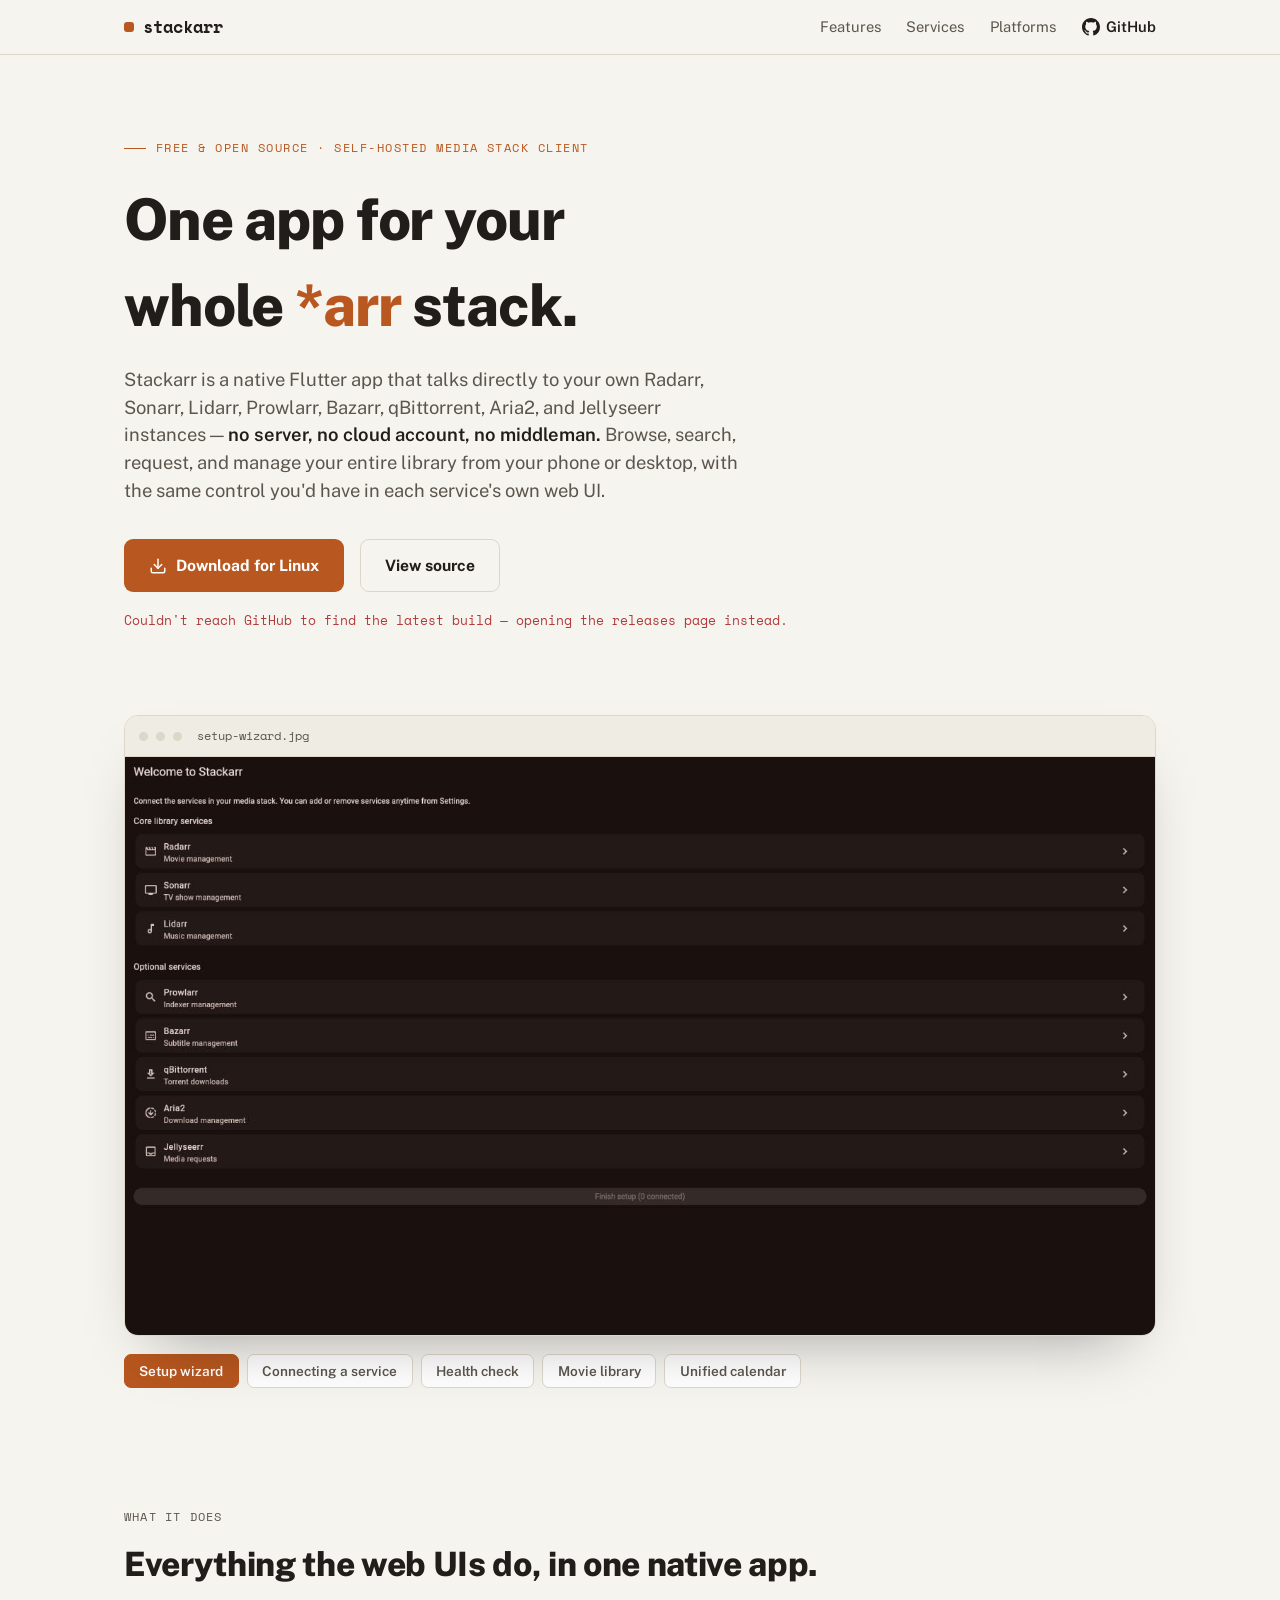
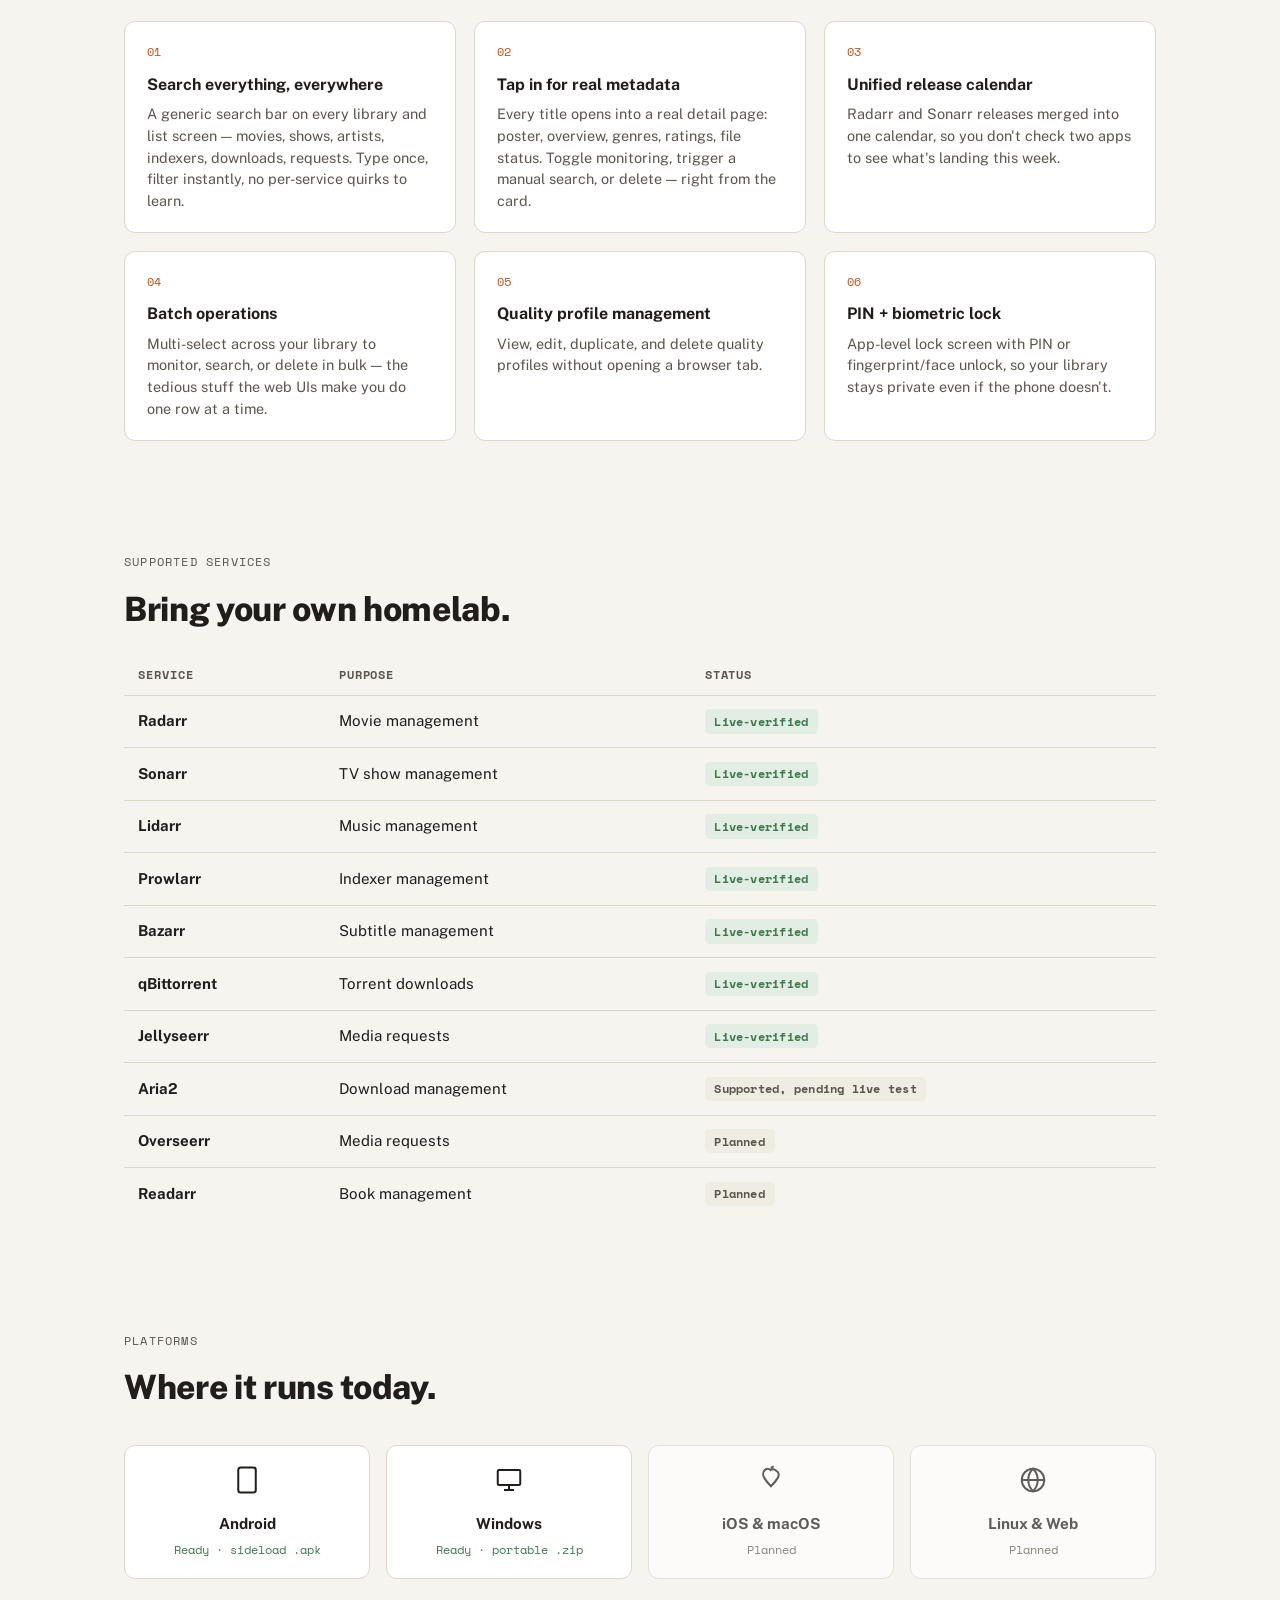
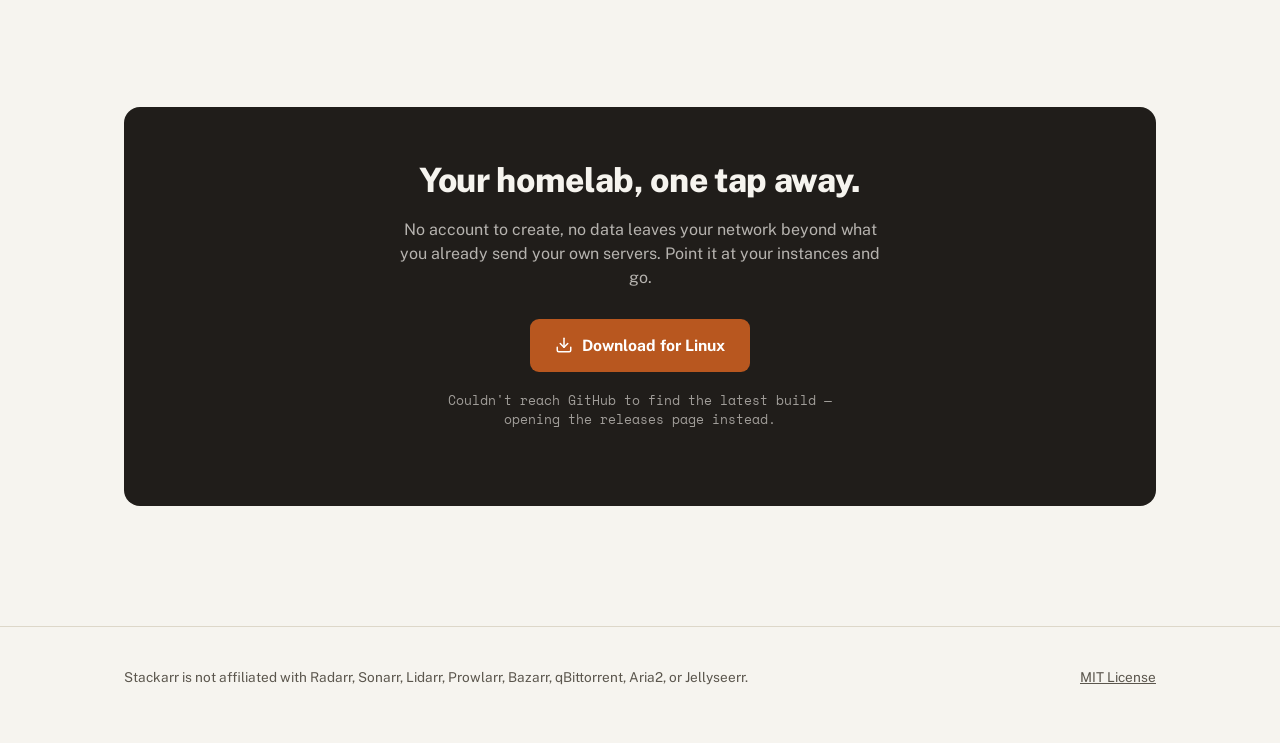
==== site/index.html @ a0445a92 "feat: add landing page site for GitHub Pages Static site under site/ with a hero, real app screensho" ====
<!doctype html>
<html lang="en">
<head>
  <meta charset="utf-8" />
  <meta name="viewport" content="width=device-width, initial-scale=1" />
  <title>Stackarr — one app for your whole media stack</title>
  <meta name="description" content="Stackarr is a native Flutter client that unifies Radarr, Sonarr, Lidarr, Prowlarr, Bazarr, qBittorrent, Aria2, and Jellyseerr into one app." />
  <link rel="icon" href="data:image/svg+xml,<svg xmlns=%22http://www.w3.org/2000/svg%22 viewBox=%220 0 100 100%22><rect width=%22100%22 height=%22100%22 rx=%2222%22 fill=%22%23b8571f%22/></svg>" />
  <link rel="preconnect" href="https://fonts.googleapis.com">
  <link rel="stylesheet" href="https://fonts.googleapis.com/css2?family=Space+Mono:wght@400;700&family=Public+Sans:wght@400;500;600;700;800&display=swap">
  <link rel="stylesheet" href="styles.css">
</head>
<body>

  <nav class="topbar">
    <div class="wrap">
      <a class="brand" href="#top">
        <span class="dot"></span>
        stackarr
      </a>
      <div class="nav-links">
        <a href="#features">Features</a>
        <a href="#services">Services</a>
        <a href="#platforms">Platforms</a>
        <a class="gh" href="https://github.com/abduznik/stackarr" target="_blank" rel="noopener">
          <svg width="18" height="18" viewBox="0 0 16 16" fill="currentColor" aria-hidden="true">
            <path d="M8 0C3.58 0 0 3.58 0 8c0 3.54 2.29 6.53 5.47 7.59.4.07.55-.17.55-.38 0-.19-.01-.82-.01-1.49-2.01.37-2.53-.49-2.69-.94-.09-.23-.48-.94-.82-1.13-.28-.15-.68-.52-.01-.53.63-.01 1.08.58 1.23.82.72 1.21 1.87.87 2.33.66.07-.52.28-.87.51-1.07-1.78-.2-3.64-.89-3.64-3.95 0-.87.31-1.59.82-2.15-.08-.2-.36-1.02.08-2.12 0 0 .67-.21 2.2.82.64-.18 1.32-.27 2-.27.68 0 1.36.09 2 .27 1.53-1.04 2.2-.82 2.2-.82.44 1.1.16 1.92.08 2.12.51.56.82 1.27.82 2.15 0 3.07-1.87 3.75-3.65 3.95.29.25.54.73.54 1.48 0 1.07-.01 1.93-.01 2.2 0 .21.15.46.55.38A8.01 8.01 0 0 0 16 8c0-4.42-3.58-8-8-8Z"/>
          </svg>
          <span class="label">GitHub</span>
        </a>
      </div>
    </div>
  </nav>

  <header class="hero" id="top">
    <div class="wrap">
      <p class="eyebrow">Free &amp; open source &middot; self-hosted media stack client</p>
      <h1>One app for your whole <em>*arr</em> stack.</h1>
      <p class="lede">
        Stackarr is a native Flutter app that talks directly to your own Radarr, Sonarr,
        Lidarr, Prowlarr, Bazarr, qBittorrent, Aria2, and Jellyseerr instances —
        <strong>no server, no cloud account, no middleman.</strong> Browse, search,
        request, and manage your entire library from your phone or desktop, with the same
        control you'd have in each service's own web UI.
      </p>
      <div class="cta-row">
        <a class="btn primary" data-download-button href="https://github.com/abduznik/stackarr/releases/latest" aria-disabled="true">
          <svg class="platform-icon" viewBox="0 0 24 24" fill="none" stroke="currentColor" stroke-width="2" stroke-linecap="round" stroke-linejoin="round" aria-hidden="true"><path d="M21 15v4a2 2 0 0 1-2 2H5a2 2 0 0 1-2-2v-4"/><polyline points="7 10 12 15 17 10"/><line x1="12" y1="15" x2="12" y2="3"/></svg>
          <span data-btn-label>Download latest release</span>
        </a>
        <a class="btn ghost" href="https://github.com/abduznik/stackarr" target="_blank" rel="noopener">View source</a>
      </div>
      <p class="download-meta" data-download-meta>Checking github.com for the latest build&hellip;</p>
    </div>
  </header>

  <div class="wrap">
    <section class="showcase">
      <div class="showcase-frame">
        <div class="showcase-chrome">
          <span class="pip"></span><span class="pip"></span><span class="pip"></span>
          <span class="showcase-caption" data-showcase-caption>setup-wizard.jpg</span>
        </div>
        <div class="showcase-img-wrap">
          <img data-showcase-img="wizard" class="active" src="assets/screenshots/setup-wizard.jpg" alt="Stackarr setup wizard, entering a Radarr connection" />
          <img data-showcase-img="connect" src="assets/screenshots/connect-radarr.jpg" alt="Stackarr connecting to a Radarr instance" />
          <img data-showcase-img="success" src="assets/screenshots/connection-success.jpg" alt="Stackarr confirming a successful service connection" />
          <img data-showcase-img="movies" src="assets/screenshots/movie-library.jpg" alt="Stackarr movie library grid view" />
          <img data-showcase-img="calendar" src="assets/screenshots/calendar.jpg" alt="Stackarr unified release calendar" />
        </div>
      </div>
      <div class="showcase-tabs">
        <button data-showcase-tab="wizard" class="active" data-caption="setup-wizard.jpg">Setup wizard</button>
        <button data-showcase-tab="connect" data-caption="connect-radarr.jpg">Connecting a service</button>
        <button data-showcase-tab="success" data-caption="connection-success.jpg">Health check</button>
        <button data-showcase-tab="movies" data-caption="movie-library.jpg">Movie library</button>
        <button data-showcase-tab="calendar" data-caption="calendar.jpg">Unified calendar</button>
      </div>
    </section>

    <section id="features">
      <p class="section-label">What it does</p>
      <h2>Everything the web UIs do, in one native app.</h2>
      <div class="feature-grid">
        <div class="feature">
          <div class="glyph">01</div>
          <h3>Search everything, everywhere</h3>
          <p>A generic search bar on every library and list screen — movies, shows, artists, indexers, downloads, requests. Type once, filter instantly, no per-service quirks to learn.</p>
        </div>
        <div class="feature">
          <div class="glyph">02</div>
          <h3>Tap in for real metadata</h3>
          <p>Every title opens into a real detail page: poster, overview, genres, ratings, file status. Toggle monitoring, trigger a manual search, or delete — right from the card.</p>
        </div>
        <div class="feature">
          <div class="glyph">03</div>
          <h3>Unified release calendar</h3>
          <p>Radarr and Sonarr releases merged into one calendar, so you don't check two apps to see what's landing this week.</p>
        </div>
        <div class="feature">
          <div class="glyph">04</div>
          <h3>Batch operations</h3>
          <p>Multi-select across your library to monitor, search, or delete in bulk — the tedious stuff the web UIs make you do one row at a time.</p>
        </div>
        <div class="feature">
          <div class="glyph">05</div>
          <h3>Quality profile management</h3>
          <p>View, edit, duplicate, and delete quality profiles without opening a browser tab.</p>
        </div>
        <div class="feature">
          <div class="glyph">06</div>
          <h3>PIN + biometric lock</h3>
          <p>App-level lock screen with PIN or fingerprint/face unlock, so your library stays private even if the phone doesn't.</p>
        </div>
      </div>
    </section>

    <section id="services">
      <p class="section-label">Supported services</p>
      <h2>Bring your own homelab.</h2>
      <div class="table-scroll">
        <table class="services-table">
          <thead>
            <tr>
              <th>Service</th>
              <th>Purpose</th>
              <th>Status</th>
            </tr>
          </thead>
          <tbody>
            <tr>
              <td class="svc-name"><a href="https://radarr.video/" target="_blank" rel="noopener">Radarr</a></td>
              <td>Movie management</td>
              <td><span class="status-pill live">Live-verified</span></td>
            </tr>
            <tr>
              <td class="svc-name"><a href="https://sonarr.tv/" target="_blank" rel="noopener">Sonarr</a></td>
              <td>TV show management</td>
              <td><span class="status-pill live">Live-verified</span></td>
            </tr>
            <tr>
              <td class="svc-name"><a href="https://lidarr.audio/" target="_blank" rel="noopener">Lidarr</a></td>
              <td>Music management</td>
              <td><span class="status-pill live">Live-verified</span></td>
            </tr>
            <tr>
              <td class="svc-name"><a href="https://prowlarr.app/" target="_blank" rel="noopener">Prowlarr</a></td>
              <td>Indexer management</td>
              <td><span class="status-pill live">Live-verified</span></td>
            </tr>
            <tr>
              <td class="svc-name"><a href="https://www.bazarr.media/" target="_blank" rel="noopener">Bazarr</a></td>
              <td>Subtitle management</td>
              <td><span class="status-pill live">Live-verified</span></td>
            </tr>
            <tr>
              <td class="svc-name"><a href="https://www.qbittorrent.org/" target="_blank" rel="noopener">qBittorrent</a></td>
              <td>Torrent downloads</td>
              <td><span class="status-pill live">Live-verified</span></td>
            </tr>
            <tr>
              <td class="svc-name"><a href="https://jellyseerr.dev/" target="_blank" rel="noopener">Jellyseerr</a></td>
              <td>Media requests</td>
              <td><span class="status-pill live">Live-verified</span></td>
            </tr>
            <tr>
              <td class="svc-name"><a href="https://aria2.github.io/" target="_blank" rel="noopener">Aria2</a></td>
              <td>Download management</td>
              <td><span class="status-pill planned">Supported, pending live test</span></td>
            </tr>
            <tr>
              <td class="svc-name"><a href="https://overseerr.dev/" target="_blank" rel="noopener">Overseerr</a></td>
              <td>Media requests</td>
              <td><span class="status-pill planned">Planned</span></td>
            </tr>
            <tr>
              <td class="svc-name"><a href="https://readarr.com/" target="_blank" rel="noopener">Readarr</a></td>
              <td>Book management</td>
              <td><span class="status-pill planned">Planned</span></td>
            </tr>
          </tbody>
        </table>
      </div>
    </section>

    <section id="platforms">
      <p class="section-label">Platforms</p>
      <h2>Where it runs today.</h2>
      <div class="platform-grid">
        <div class="platform-card ready">
          <svg class="p-icon" viewBox="0 0 24 24" fill="none" stroke="currentColor" stroke-width="1.6"><rect x="5" y="2" width="14" height="20" rx="2"/><line x1="12" y1="18" x2="12.01" y2="18"/></svg>
          <div class="p-name">Android</div>
          <div class="p-status">Ready &middot; sideload .apk</div>
        </div>
        <div class="platform-card ready">
          <svg class="p-icon" viewBox="0 0 24 24" fill="none" stroke="currentColor" stroke-width="1.6"><rect x="3" y="4" width="18" height="12" rx="1"/><line x1="8" y1="20" x2="16" y2="20"/><line x1="12" y1="16" x2="12" y2="20"/></svg>
          <div class="p-name">Windows</div>
          <div class="p-status">Ready &middot; portable .zip</div>
        </div>
        <div class="platform-card soon">
          <svg class="p-icon" viewBox="0 0 24 24" fill="none" stroke="currentColor" stroke-width="1.6"><path d="M16 4.5c-1.2-1.3-3.1-1.6-4.4-.4-1.1-1.1-3-1.4-4.4-.2C5.6 5.3 5.2 8 6.6 10.3c1.2 2 4 5.3 5.4 6.7 1.4-1.4 4.2-4.7 5.4-6.7C18.8 8 18.2 5.5 16 4.5Z"/><path d="M12 3c.3-1 1.2-1.7 2.2-1.8"/></svg>
          <div class="p-name">iOS &amp; macOS</div>
          <div class="p-status">Planned</div>
        </div>
        <div class="platform-card soon">
          <svg class="p-icon" viewBox="0 0 24 24" fill="none" stroke="currentColor" stroke-width="1.6"><circle cx="12" cy="12" r="9"/><line x1="3" y1="12" x2="21" y2="12"/><path d="M12 3c2.5 2.5 3.8 5.7 3.8 9s-1.3 6.5-3.8 9c-2.5-2.5-3.8-5.7-3.8-9S9.5 5.5 12 3Z"/></svg>
          <div class="p-name">Linux &amp; Web</div>
          <div class="p-status">Planned</div>
        </div>
      </div>
    </section>

    <section>
      <div class="final-cta">
        <h2>Your homelab, one tap away.</h2>
        <p>No account to create, no data leaves your network beyond what you already send your own servers. Point it at your instances and go.</p>
        <div class="cta-row">
          <a class="btn primary" data-download-button href="https://github.com/abduznik/stackarr/releases/latest" aria-disabled="true">
            <svg class="platform-icon" viewBox="0 0 24 24" fill="none" stroke="currentColor" stroke-width="2" stroke-linecap="round" stroke-linejoin="round" aria-hidden="true"><path d="M21 15v4a2 2 0 0 1-2 2H5a2 2 0 0 1-2-2v-4"/><polyline points="7 10 12 15 17 10"/><line x1="12" y1="15" x2="12" y2="3"/></svg>
            <span data-btn-label>Download latest release</span>
          </a>
        </div>
        <p class="download-meta" data-download-meta>Checking github.com for the latest build&hellip;</p>
      </div>
    </section>
  </div>

  <footer class="site-footer">
    <div class="wrap" style="display:flex; justify-content:space-between; gap:1rem; flex-wrap:wrap; width:100%;">
      <span>Stackarr is not affiliated with Radarr, Sonarr, Lidarr, Prowlarr, Bazarr, qBittorrent, Aria2, or Jellyseerr.</span>
      <span><a href="https://github.com/abduznik/stackarr/blob/main/LICENSE" target="_blank" rel="noopener">MIT License</a></span>
    </div>
  </footer>

  <script src="showcase.js"></script>
  <script src="download.js"></script>
</body>
</html>
---- site/styles.css ----
:root {
  --bg: #f6f4ef;
  --surface: #ffffff;
  --surface-2: #efece3;
  --ink: #201d1a;
  --ink-soft: #5b564d;
  --line: #ddd7c9;
  --accent: #b8571f;
  --accent-ink: #ffffff;
  --accent-soft: #f3e1d1;
  --good: #3f7a4f;
  --good-soft: #e2ede3;
  --major-bg: #201d1a;
  --major-ink: #f6f4ef;
  --mono: 'Space Mono', 'SFMono-Regular', Consolas, monospace;
  --sans: 'Public Sans', -apple-system, 'Segoe UI', sans-serif;
}

@media (prefers-color-scheme: dark) {
  :root:not([data-theme="light"]) {
    --bg: #15130f;
    --surface: #1e1b16;
    --surface-2: #262219;
    --ink: #ede8de;
    --ink-soft: #a89f8f;
    --line: #3a3327;
    --accent: #e08a4c;
    --accent-ink: #1a1108;
    --accent-soft: #3a2917;
    --good: #7fbf8f;
    --good-soft: #223226;
    --major-bg: #0d0c0a;
    --major-ink: #f6f4ef;
  }
}

:root[data-theme="dark"] {
  --bg: #15130f;
  --surface: #1e1b16;
  --surface-2: #262219;
  --ink: #ede8de;
  --ink-soft: #a89f8f;
  --line: #3a3327;
  --accent: #e08a4c;
  --accent-ink: #1a1108;
  --accent-soft: #3a2917;
  --good: #7fbf8f;
  --good-soft: #223226;
  --major-bg: #0d0c0a;
  --major-ink: #f6f4ef;
}

* { box-sizing: border-box; }

html { scroll-behavior: smooth; }

body {
  margin: 0;
  background: var(--bg);
  color: var(--ink);
  font-family: var(--sans);
  line-height: 1.5;
  -webkit-font-smoothing: antialiased;
}

a { color: var(--accent); }

img { max-width: 100%; display: block; }

.wrap {
  max-width: 1080px;
  margin: 0 auto;
  padding: 0 1.5rem;
}

/* ---------- Nav ---------- */

nav.topbar {
  position: sticky;
  top: 0;
  z-index: 20;
  background: color-mix(in srgb, var(--bg) 88%, transparent);
  backdrop-filter: blur(10px);
  border-bottom: 1px solid var(--line);
}

nav.topbar .wrap {
  display: flex;
  align-items: center;
  justify-content: space-between;
  padding-top: 0.9rem;
  padding-bottom: 0.9rem;
}

.brand {
  display: flex;
  align-items: center;
  gap: 0.55rem;
  font-family: var(--mono);
  font-weight: 700;
  font-size: 1.05rem;
  text-decoration: none;
  color: var(--ink);
}

.brand .dot {
  width: 10px;
  height: 10px;
  border-radius: 3px;
  background: var(--accent);
  flex-shrink: 0;
}

.nav-links {
  display: flex;
  align-items: center;
  gap: 1.6rem;
  font-size: 0.92rem;
}

.nav-links a {
  color: var(--ink-soft);
  text-decoration: none;
}

.nav-links a:hover { color: var(--ink); }

.nav-links a.gh {
  display: flex;
  align-items: center;
  gap: 0.4rem;
  color: var(--ink);
  font-weight: 600;
}

@media (max-width: 640px) {
  .nav-links span.label { display: none; }
}

/* ---------- Hero ---------- */

header.hero {
  padding: 4.5rem 0 3.5rem;
}

.eyebrow {
  font-family: var(--mono);
  font-size: 0.78rem;
  letter-spacing: 0.12em;
  text-transform: uppercase;
  color: var(--accent);
  display: flex;
  align-items: center;
  gap: 0.6rem;
  margin-bottom: 1.1rem;
}

.eyebrow::before {
  content: "";
  width: 22px;
  height: 1px;
  background: var(--accent);
}

h1 {
  font-size: clamp(2.4rem, 6vw, 3.6rem);
  font-weight: 800;
  letter-spacing: -0.02em;
  text-wrap: balance;
  margin: 0 0 1.1rem;
  max-width: 18ch;
}

h1 em {
  font-style: normal;
  color: var(--accent);
}

.lede {
  font-size: 1.15rem;
  color: var(--ink-soft);
  max-width: 56ch;
  margin: 0 0 2.2rem;
}

.lede strong { color: var(--ink); font-weight: 600; }

.cta-row {
  display: flex;
  align-items: center;
  gap: 1rem;
  flex-wrap: wrap;
  margin-bottom: 1.2rem;
}

.btn {
  font-family: var(--sans);
  font-weight: 700;
  font-size: 0.98rem;
  padding: 0.85rem 1.5rem;
  border-radius: 9px;
  border: 1px solid transparent;
  cursor: pointer;
  text-decoration: none;
  display: inline-flex;
  align-items: center;
  gap: 0.55rem;
  transition: transform 0.12s ease, box-shadow 0.12s ease;
}

.btn:active { transform: translateY(1px); }

.btn.primary {
  background: var(--accent);
  color: var(--accent-ink);
}

.btn.primary:hover { box-shadow: 0 6px 20px -6px color-mix(in srgb, var(--accent) 60%, transparent); }

.btn.ghost {
  background: transparent;
  border-color: var(--line);
  color: var(--ink);
}

.btn.ghost:hover { border-color: var(--ink-soft); }

.btn .platform-icon { width: 18px; height: 18px; flex-shrink: 0; }

.download-meta {
  font-family: var(--mono);
  font-size: 0.8rem;
  color: var(--ink-soft);
  min-height: 1.2em;
}

.download-meta a { color: var(--ink-soft); text-decoration: underline; }
.download-meta.error { color: #b23a3a; }

/* ---------- Screenshot showcase ---------- */

.showcase {
  padding: 1rem 0 4rem;
}

.showcase-frame {
  position: relative;
  border-radius: 14px;
  border: 1px solid var(--line);
  background: var(--surface);
  overflow: hidden;
  box-shadow: 0 30px 60px -30px rgba(0,0,0,0.35);
}

.showcase-chrome {
  display: flex;
  align-items: center;
  gap: 0.5rem;
  padding: 0.65rem 0.9rem;
  background: var(--surface-2);
  border-bottom: 1px solid var(--line);
}

.showcase-chrome .pip {
  width: 9px; height: 9px; border-radius: 50%;
  background: var(--line);
}

.showcase-caption {
  font-family: var(--mono);
  font-size: 0.78rem;
  color: var(--ink-soft);
  margin-left: 0.4rem;
}

.showcase-img-wrap { position: relative; aspect-ratio: 1456 / 818; background: var(--surface-2); }

.showcase-img-wrap img {
  position: absolute;
  inset: 0;
  width: 100%;
  height: 100%;
  object-fit: cover;
  opacity: 0;
  transition: opacity 0.4s ease;
}

.showcase-img-wrap img.active { opacity: 1; }

.showcase-tabs {
  display: flex;
  gap: 0.5rem;
  flex-wrap: wrap;
  margin-top: 1.1rem;
}

.showcase-tabs button {
  font-family: var(--sans);
  font-size: 0.85rem;
  font-weight: 600;
  padding: 0.5rem 0.9rem;
  border-radius: 7px;
  border: 1px solid var(--line);
  background: var(--surface);
  color: var(--ink-soft);
  cursor: pointer;
}

.showcase-tabs button.active {
  color: var(--accent-ink);
  background: var(--accent);
  border-color: var(--accent);
}

/* ---------- Sections ---------- */

section { padding: 3.5rem 0; }

.section-label {
  font-family: var(--mono);
  font-size: 0.75rem;
  letter-spacing: 0.1em;
  text-transform: uppercase;
  color: var(--ink-soft);
  margin: 0 0 0.8rem;
}

h2 {
  font-size: clamp(1.6rem, 3.5vw, 2.1rem);
  font-weight: 800;
  letter-spacing: -0.01em;
  text-wrap: balance;
  margin: 0 0 2rem;
  max-width: 32ch;
}

/* Feature grid */

.feature-grid {
  display: grid;
  grid-template-columns: repeat(3, 1fr);
  gap: 1.1rem;
}

@media (max-width: 800px) {
  .feature-grid { grid-template-columns: repeat(2, 1fr); }
}
@media (max-width: 560px) {
  .feature-grid { grid-template-columns: 1fr; }
}

.feature {
  background: var(--surface);
  border: 1px solid var(--line);
  border-radius: 11px;
  padding: 1.3rem 1.4rem;
}

.feature .glyph {
  font-family: var(--mono);
  font-size: 0.78rem;
  color: var(--accent);
  margin-bottom: 0.7rem;
}

.feature h3 {
  font-size: 1rem;
  font-weight: 700;
  margin: 0 0 0.4rem;
}

.feature p {
  font-size: 0.9rem;
  color: var(--ink-soft);
  margin: 0;
}

/* Services table */

.services-table {
  width: 100%;
  border-collapse: collapse;
  font-size: 0.94rem;
}

.services-table th {
  text-align: left;
  font-family: var(--mono);
  font-size: 0.72rem;
  letter-spacing: 0.08em;
  text-transform: uppercase;
  color: var(--ink-soft);
  font-weight: 600;
  padding: 0 0.9rem 0.7rem;
  border-bottom: 1px solid var(--line);
}

.services-table td {
  padding: 0.85rem 0.9rem;
  border-bottom: 1px solid var(--line);
  vertical-align: middle;
}

.services-table tr:last-child td { border-bottom: none; }

.services-table .svc-name { font-weight: 700; }
.services-table .svc-name a { color: var(--ink); text-decoration: none; }
.services-table .svc-name a:hover { text-decoration: underline; }

.status-pill {
  font-family: var(--mono);
  font-size: 0.72rem;
  font-weight: 700;
  letter-spacing: 0.02em;
  padding: 0.22rem 0.6rem;
  border-radius: 5px;
  display: inline-block;
  white-space: nowrap;
}

.status-pill.live { background: var(--good-soft); color: var(--good); }
.status-pill.planned { background: var(--surface-2); color: var(--ink-soft); }

.table-scroll { overflow-x: auto; }

/* Platform grid */

.platform-grid {
  display: grid;
  grid-template-columns: repeat(4, 1fr);
  gap: 1rem;
}

@media (max-width: 720px) {
  .platform-grid { grid-template-columns: repeat(2, 1fr); }
}

.platform-card {
  background: var(--surface);
  border: 1px solid var(--line);
  border-radius: 11px;
  padding: 1.2rem;
  text-align: center;
}

.platform-card .p-icon {
  width: 30px;
  height: 30px;
  margin: 0 auto 0.7rem;
  color: var(--ink);
}

.platform-card .p-name {
  font-weight: 700;
  font-size: 0.95rem;
  margin-bottom: 0.35rem;
}

.platform-card .p-status {
  font-family: var(--mono);
  font-size: 0.72rem;
}

.platform-card.ready .p-status { color: var(--good); }
.platform-card.soon .p-status { color: var(--ink-soft); }
.platform-card.soon { opacity: 0.7; }

/* Final CTA */

.final-cta {
  background: var(--major-bg);
  color: var(--major-ink);
  border-radius: 16px;
  padding: 3rem 2.5rem;
  text-align: center;
  margin: 1rem 0 4rem;
}

.final-cta h2 {
  color: var(--major-ink);
  margin: 0 auto 0.8rem;
  max-width: 24ch;
}

.final-cta p {
  color: color-mix(in srgb, var(--major-ink) 70%, transparent);
  max-width: 50ch;
  margin: 0 auto 1.8rem;
}

.final-cta .cta-row { justify-content: center; }

.final-cta .download-meta { color: color-mix(in srgb, var(--major-ink) 60%, transparent); }

footer.site-footer {
  padding: 2.5rem 0 3.5rem;
  border-top: 1px solid var(--line);
  font-size: 0.85rem;
  color: var(--ink-soft);
  display: flex;
  justify-content: space-between;
  gap: 1rem;
  flex-wrap: wrap;
}

footer.site-footer a { color: var(--ink-soft); }
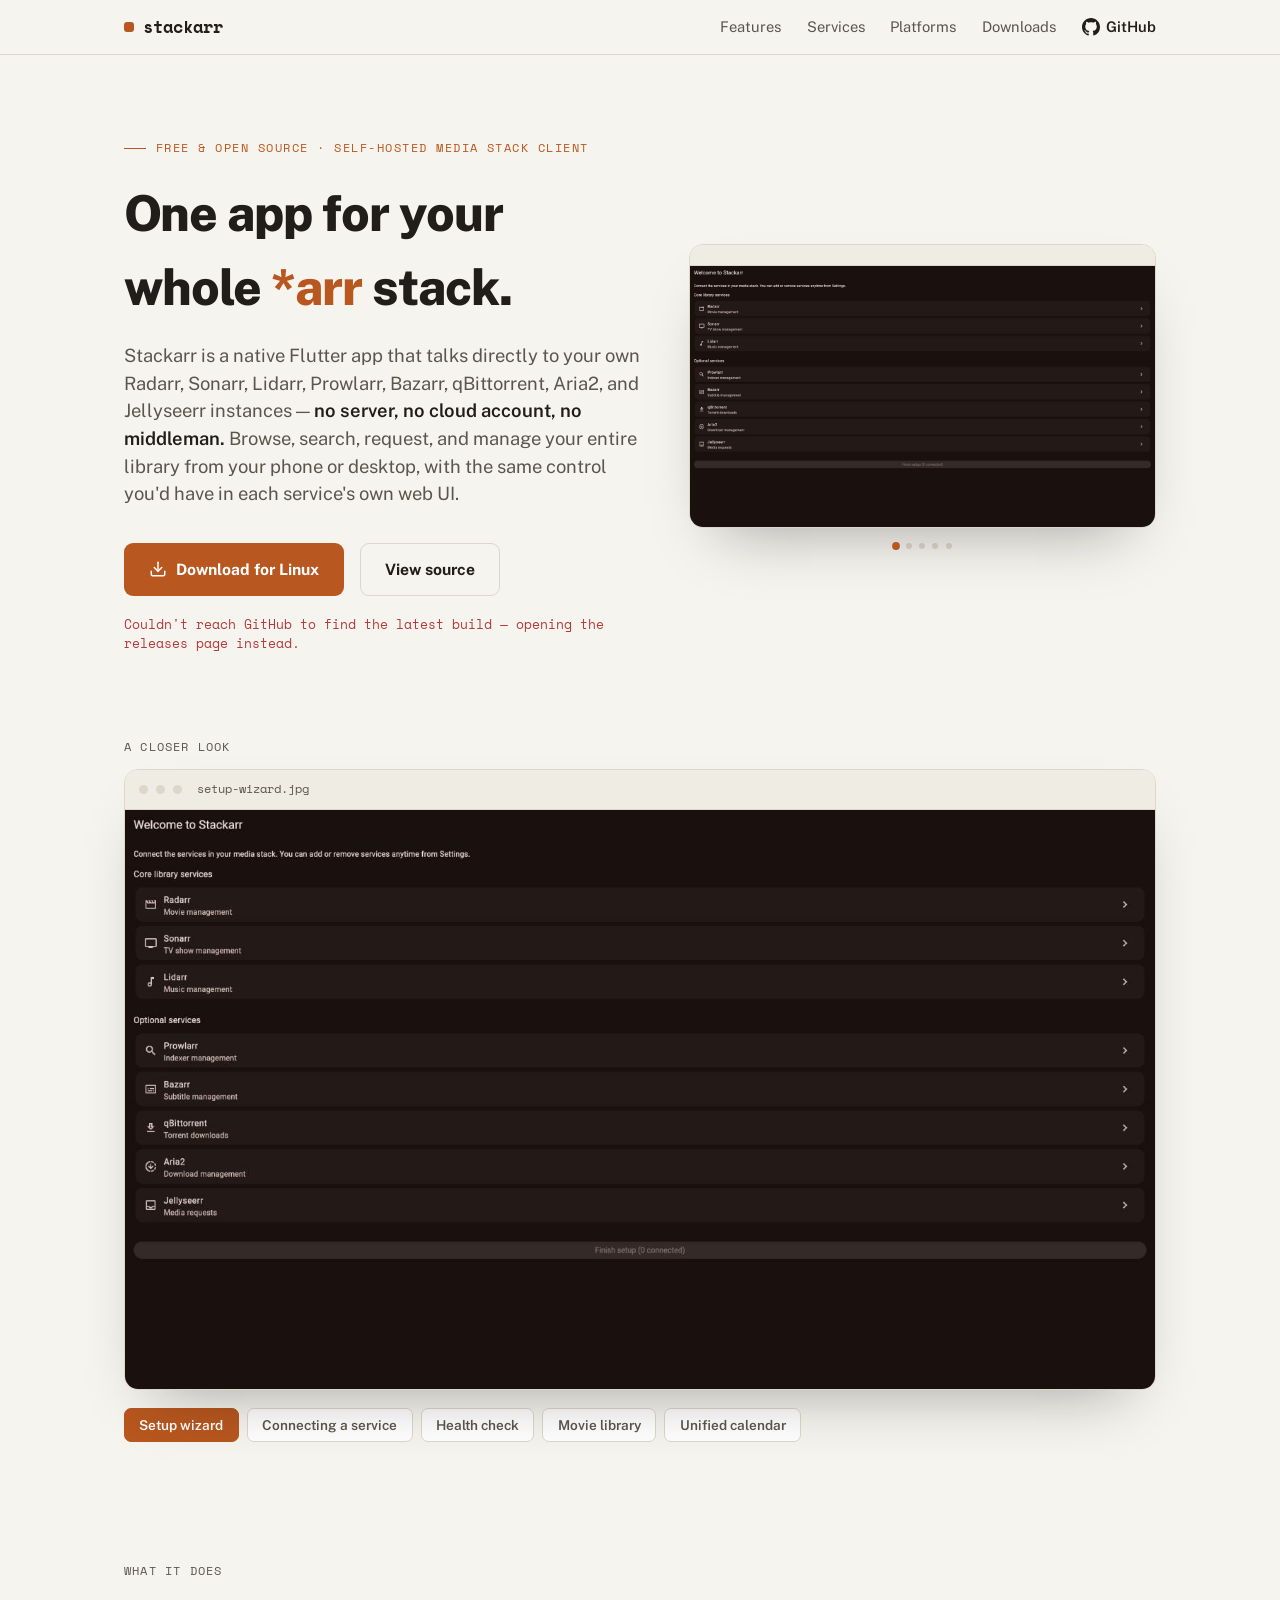
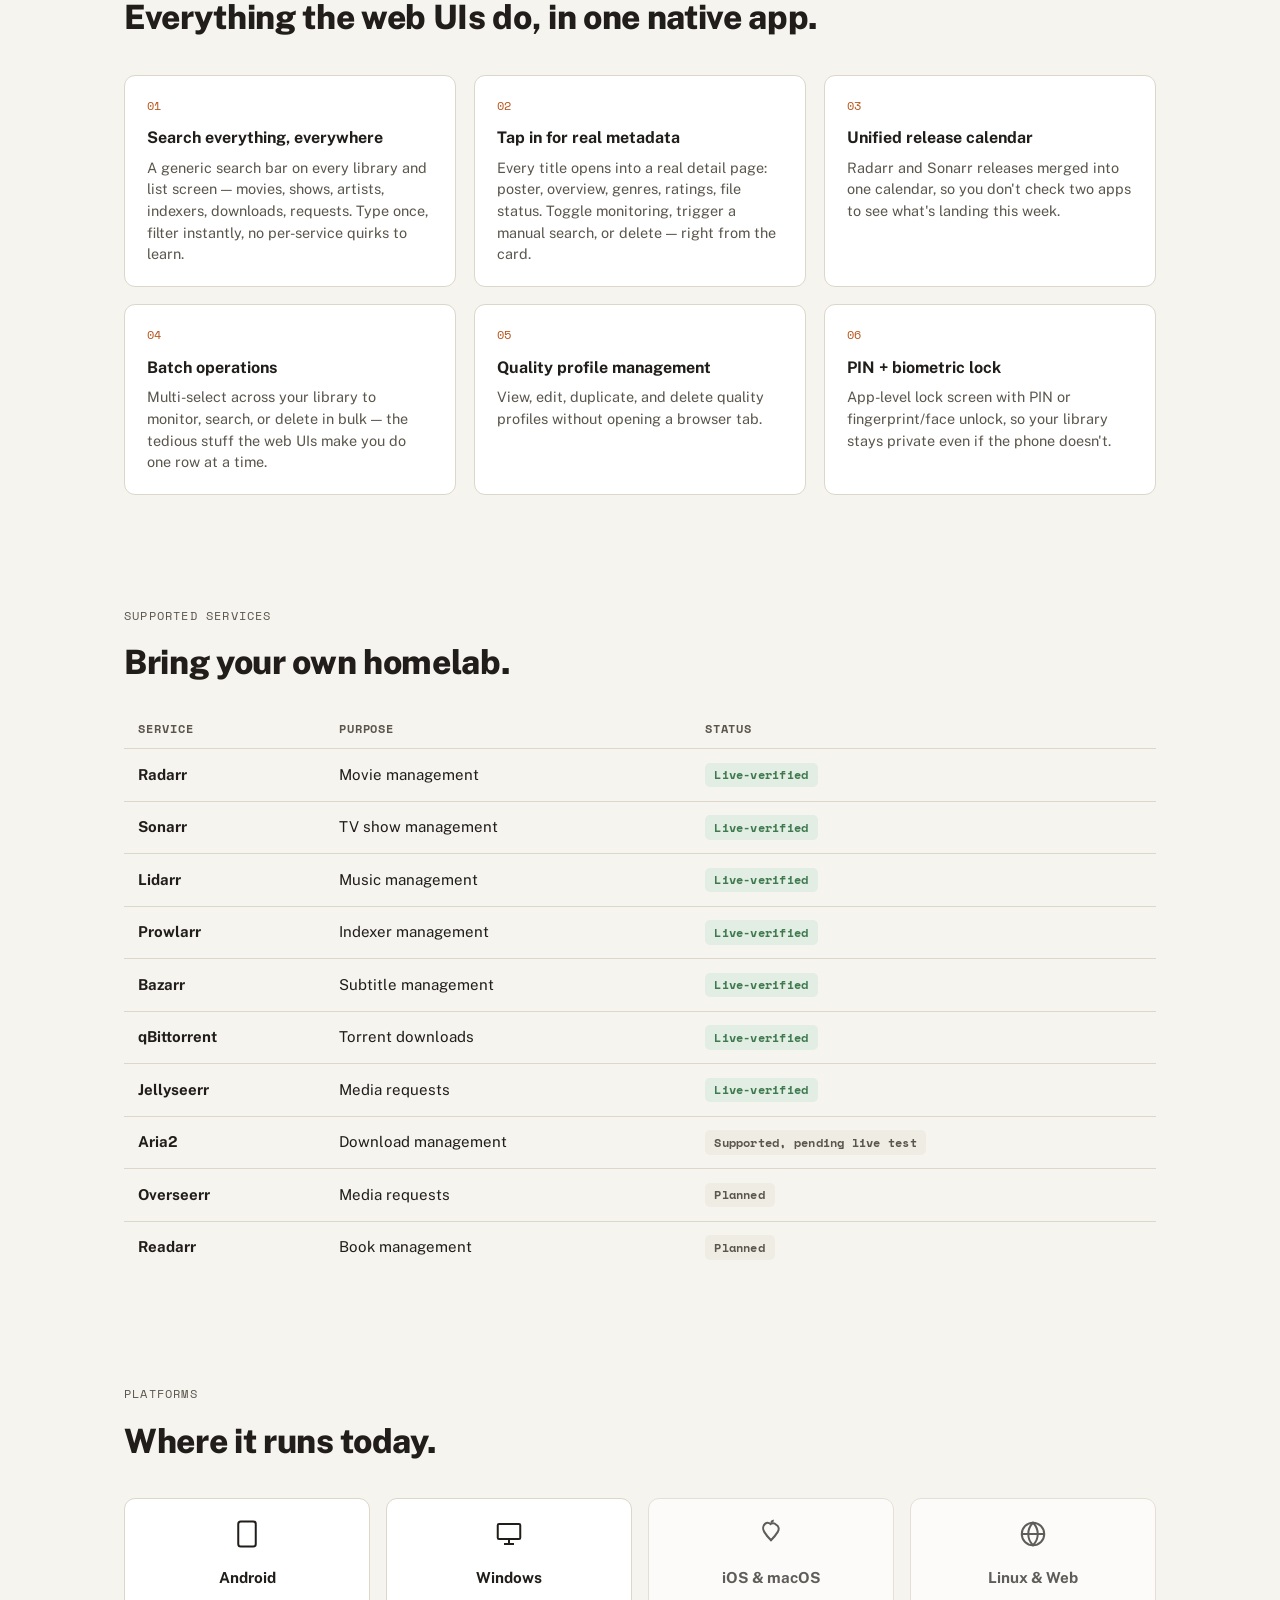
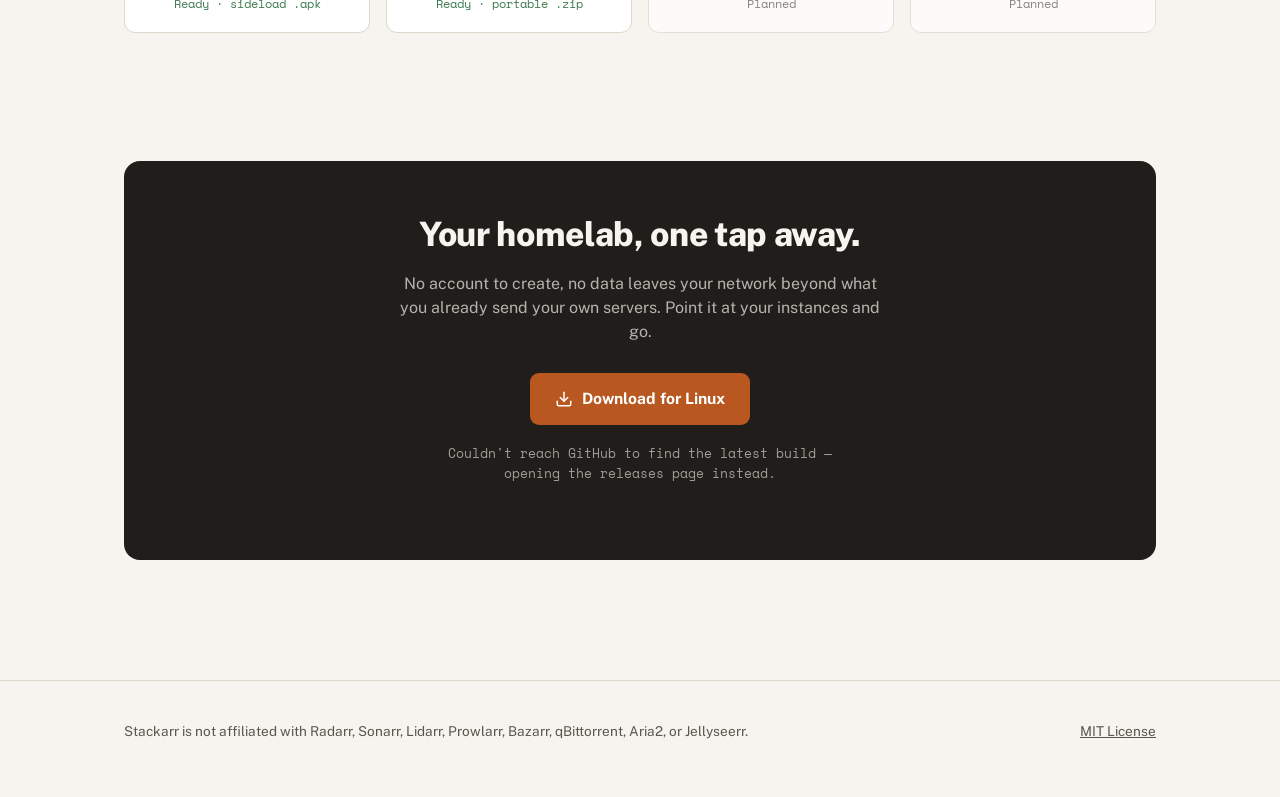
==== commit e527976c: "feat: add downloads history page, other-platform links, and hero slideshow Adds a Downloads nav item" ====
--- a/site/index.html
+++ b/site/index.html
@@ -22,6 +22,7 @@
         <a href="#features">Features</a>
         <a href="#services">Services</a>
         <a href="#platforms">Platforms</a>
+        <a href="downloads.html">Downloads</a>
         <a class="gh" href="https://github.com/abduznik/stackarr" target="_blank" rel="noopener">
           <svg width="18" height="18" viewBox="0 0 16 16" fill="currentColor" aria-hidden="true">
             <path d="M8 0C3.58 0 0 3.58 0 8c0 3.54 2.29 6.53 5.47 7.59.4.07.55-.17.55-.38 0-.19-.01-.82-.01-1.49-2.01.37-2.53-.49-2.69-.94-.09-.23-.48-.94-.82-1.13-.28-.15-.68-.52-.01-.53.63-.01 1.08.58 1.23.82.72 1.21 1.87.87 2.33.66.07-.52.28-.87.51-1.07-1.78-.2-3.64-.89-3.64-3.95 0-.87.31-1.59.82-2.15-.08-.2-.36-1.02.08-2.12 0 0 .67-.21 2.2.82.64-.18 1.32-.27 2-.27.68 0 1.36.09 2 .27 1.53-1.04 2.2-.82 2.2-.82.44 1.1.16 1.92.08 2.12.51.56.82 1.27.82 2.15 0 3.07-1.87 3.75-3.65 3.95.29.25.54.73.54 1.48 0 1.07-.01 1.93-.01 2.2 0 .21.15.46.55.38A8.01 8.01 0 0 0 16 8c0-4.42-3.58-8-8-8Z"/>
@@ -33,29 +34,57 @@
   </nav>
 
   <header class="hero" id="top">
-    <div class="wrap">
-      <p class="eyebrow">Free &amp; open source &middot; self-hosted media stack client</p>
-      <h1>One app for your whole <em>*arr</em> stack.</h1>
-      <p class="lede">
-        Stackarr is a native Flutter app that talks directly to your own Radarr, Sonarr,
-        Lidarr, Prowlarr, Bazarr, qBittorrent, Aria2, and Jellyseerr instances —
-        <strong>no server, no cloud account, no middleman.</strong> Browse, search,
-        request, and manage your entire library from your phone or desktop, with the same
-        control you'd have in each service's own web UI.
-      </p>
-      <div class="cta-row">
-        <a class="btn primary" data-download-button href="https://github.com/abduznik/stackarr/releases/latest" aria-disabled="true">
-          <svg class="platform-icon" viewBox="0 0 24 24" fill="none" stroke="currentColor" stroke-width="2" stroke-linecap="round" stroke-linejoin="round" aria-hidden="true"><path d="M21 15v4a2 2 0 0 1-2 2H5a2 2 0 0 1-2-2v-4"/><polyline points="7 10 12 15 17 10"/><line x1="12" y1="15" x2="12" y2="3"/></svg>
-          <span data-btn-label>Download latest release</span>
-        </a>
-        <a class="btn ghost" href="https://github.com/abduznik/stackarr" target="_blank" rel="noopener">View source</a>
-      </div>
-      <p class="download-meta" data-download-meta>Checking github.com for the latest build&hellip;</p>
+    <div class="wrap hero-grid">
+      <div class="hero-copy">
+        <p class="eyebrow">Free &amp; open source &middot; self-hosted media stack client</p>
+        <h1>One app for your whole <em>*arr</em> stack.</h1>
+        <p class="lede">
+          Stackarr is a native Flutter app that talks directly to your own Radarr, Sonarr,
+          Lidarr, Prowlarr, Bazarr, qBittorrent, Aria2, and Jellyseerr instances —
+          <strong>no server, no cloud account, no middleman.</strong> Browse, search,
+          request, and manage your entire library from your phone or desktop, with the same
+          control you'd have in each service's own web UI.
+        </p>
+        <div class="cta-row">
+          <a class="btn primary" data-download-button href="https://github.com/abduznik/stackarr/releases/latest" aria-disabled="true">
+            <svg class="platform-icon" viewBox="0 0 24 24" fill="none" stroke="currentColor" stroke-width="2" stroke-linecap="round" stroke-linejoin="round" aria-hidden="true"><path d="M21 15v4a2 2 0 0 1-2 2H5a2 2 0 0 1-2-2v-4"/><polyline points="7 10 12 15 17 10"/><line x1="12" y1="15" x2="12" y2="3"/></svg>
+            <span data-btn-label>Download latest release</span>
+          </a>
+          <a class="btn ghost" href="https://github.com/abduznik/stackarr" target="_blank" rel="noopener">View source</a>
+        </div>
+        <p class="download-meta" data-download-meta>Checking github.com for the latest build&hellip;</p>
+        <div class="other-platforms" data-other-platforms hidden>
+          <p class="other-platforms-label">Or grab a different build:</p>
+          <div class="other-platforms-list" data-other-platforms-list></div>
+        </div>
+      </div>
+      <div class="hero-visual" aria-hidden="true">
+        <div class="slideshow-frame">
+          <div class="slideshow-chrome">
+            <span class="pip"></span><span class="pip"></span><span class="pip"></span>
+          </div>
+          <div class="slideshow-img-wrap">
+            <img data-slide class="active" src="assets/screenshots/setup-wizard.jpg" alt="" />
+            <img data-slide src="assets/screenshots/connect-radarr.jpg" alt="" />
+            <img data-slide src="assets/screenshots/connection-success.jpg" alt="" />
+            <img data-slide src="assets/screenshots/movie-library.jpg" alt="" />
+            <img data-slide src="assets/screenshots/calendar.jpg" alt="" />
+          </div>
+        </div>
+        <div class="slideshow-dots" data-slideshow-dots>
+          <span class="dot-btn active"></span>
+          <span class="dot-btn"></span>
+          <span class="dot-btn"></span>
+          <span class="dot-btn"></span>
+          <span class="dot-btn"></span>
+        </div>
+      </div>
     </div>
   </header>
 
   <div class="wrap">
     <section class="showcase">
+      <p class="section-label">A closer look</p>
       <div class="showcase-frame">
         <div class="showcase-chrome">
           <span class="pip"></span><span class="pip"></span><span class="pip"></span>
@@ -221,6 +250,10 @@
           </a>
         </div>
         <p class="download-meta" data-download-meta>Checking github.com for the latest build&hellip;</p>
+        <div class="other-platforms centered" data-other-platforms hidden>
+          <p class="other-platforms-label">Or grab a different build:</p>
+          <div class="other-platforms-list" data-other-platforms-list></div>
+        </div>
       </div>
     </section>
   </div>
@@ -233,6 +266,7 @@
   </footer>
 
   <script src="showcase.js"></script>
+  <script src="slideshow.js"></script>
   <script src="download.js"></script>
 </body>
 </html>
--- a/site/styles.css
+++ b/site/styles.css
@@ -143,6 +143,21 @@
   padding: 4.5rem 0 3.5rem;
 }
 
+.hero-grid {
+  display: grid;
+  grid-template-columns: 1.05fr 0.95fr;
+  gap: 3rem;
+  align-items: center;
+}
+
+@media (max-width: 860px) {
+  .hero-grid {
+    grid-template-columns: 1fr;
+    gap: 2.5rem;
+  }
+  .hero-visual { order: -1; }
+}
+
 .eyebrow {
   font-family: var(--mono);
   font-size: 0.78rem;
@@ -163,12 +178,11 @@
 }
 
 h1 {
-  font-size: clamp(2.4rem, 6vw, 3.6rem);
+  font-size: clamp(2.2rem, 4.6vw, 3.1rem);
   font-weight: 800;
   letter-spacing: -0.02em;
   text-wrap: balance;
   margin: 0 0 1.1rem;
-  max-width: 18ch;
 }
 
 h1 em {
@@ -237,6 +251,143 @@
 .download-meta a { color: var(--ink-soft); text-decoration: underline; }
 .download-meta.error { color: #b23a3a; }
 
+/* ---------- Other platforms (secondary downloads) ---------- */
+
+.other-platforms {
+  margin-top: 1.4rem;
+  padding-top: 1.2rem;
+  border-top: 1px solid var(--line);
+}
+
+.other-platforms.centered {
+  border-top-color: color-mix(in srgb, var(--major-ink) 18%, transparent);
+}
+
+.other-platforms-label {
+  font-family: var(--mono);
+  font-size: 0.75rem;
+  letter-spacing: 0.04em;
+  color: var(--ink-soft);
+  margin: 0 0 0.6rem;
+}
+
+.centered .other-platforms-label {
+  color: color-mix(in srgb, var(--major-ink) 60%, transparent);
+}
+
+.other-platforms-list {
+  display: flex;
+  gap: 0.5rem;
+  flex-wrap: wrap;
+}
+
+.centered .other-platforms-list { justify-content: center; }
+
+.other-platforms-list a {
+  display: inline-flex;
+  align-items: center;
+  gap: 0.4rem;
+  font-family: var(--sans);
+  font-size: 0.85rem;
+  font-weight: 600;
+  color: var(--ink);
+  text-decoration: none;
+  padding: 0.45rem 0.8rem;
+  border-radius: 7px;
+  border: 1px solid var(--line);
+  background: var(--surface);
+}
+
+.other-platforms-list a:hover { border-color: var(--ink-soft); }
+
+.centered .other-platforms-list a {
+  background: transparent;
+  color: var(--major-ink);
+  border-color: color-mix(in srgb, var(--major-ink) 22%, transparent);
+}
+
+.centered .other-platforms-list a:hover {
+  border-color: color-mix(in srgb, var(--major-ink) 45%, transparent);
+}
+
+.other-platforms-list .p-ext {
+  font-family: var(--mono);
+  font-size: 0.72rem;
+  color: var(--ink-soft);
+}
+
+.centered .other-platforms-list .p-ext {
+  color: color-mix(in srgb, var(--major-ink) 55%, transparent);
+}
+
+/* ---------- Hero slideshow ---------- */
+
+.hero-visual { width: 100%; }
+
+.slideshow-frame {
+  position: relative;
+  border-radius: 14px;
+  border: 1px solid var(--line);
+  background: var(--surface);
+  overflow: hidden;
+  box-shadow: 0 30px 60px -30px rgba(0,0,0,0.35);
+}
+
+.slideshow-chrome {
+  display: flex;
+  align-items: center;
+  gap: 0.5rem;
+  padding: 0.6rem 0.85rem;
+  background: var(--surface-2);
+  border-bottom: 1px solid var(--line);
+}
+
+.slideshow-img-wrap {
+  position: relative;
+  aspect-ratio: 1456 / 818;
+  background: var(--surface-2);
+}
+
+.slideshow-img-wrap img {
+  position: absolute;
+  inset: 0;
+  width: 100%;
+  height: 100%;
+  object-fit: cover;
+  opacity: 0;
+  transform: scale(1.015);
+  transition: opacity 1.1s ease, transform 6s ease;
+}
+
+.slideshow-img-wrap img.active {
+  opacity: 1;
+  transform: scale(1);
+}
+
+.slideshow-dots {
+  display: flex;
+  justify-content: center;
+  gap: 0.45rem;
+  margin-top: 0.9rem;
+}
+
+.dot-btn {
+  width: 6px;
+  height: 6px;
+  border-radius: 50%;
+  background: var(--line);
+  transition: background 0.2s ease, transform 0.2s ease;
+}
+
+.dot-btn.active {
+  background: var(--accent);
+  transform: scale(1.3);
+}
+
+@media (prefers-reduced-motion: reduce) {
+  .slideshow-img-wrap img { transition: opacity 0.3s ease; }
+}
+
 /* ---------- Screenshot showcase ---------- */
 
 .showcase {
@@ -504,3 +655,166 @@
 }
 
 footer.site-footer a { color: var(--ink-soft); }
+
+/* ---------- Downloads page ---------- */
+
+.downloads-hero {
+  padding: 3.5rem 0 2.5rem;
+}
+
+.downloads-hero .lede { margin-bottom: 0; }
+
+.releases-section {
+  padding-top: 1rem;
+  padding-bottom: 4rem;
+}
+
+.release-list {
+  display: flex;
+  flex-direction: column;
+  gap: 1.1rem;
+}
+
+.release-card {
+  background: var(--surface);
+  border: 1px solid var(--line);
+  border-radius: 12px;
+  padding: 1.4rem 1.5rem 1.5rem;
+}
+
+.release-card.latest {
+  border-color: color-mix(in srgb, var(--accent) 45%, var(--line));
+}
+
+.release-head {
+  display: flex;
+  align-items: center;
+  justify-content: space-between;
+  gap: 1rem;
+  flex-wrap: wrap;
+  margin-bottom: 0.9rem;
+}
+
+.release-title {
+  display: flex;
+  align-items: center;
+  gap: 0.6rem;
+}
+
+.release-tag {
+  font-family: var(--mono);
+  font-weight: 700;
+  font-size: 1.1rem;
+}
+
+.latest-pill, .pre-pill {
+  font-family: var(--mono);
+  font-size: 0.68rem;
+  font-weight: 700;
+  letter-spacing: 0.05em;
+  text-transform: uppercase;
+  padding: 0.2rem 0.5rem;
+  border-radius: 5px;
+}
+
+.latest-pill { background: var(--accent-soft); color: var(--accent); }
+.pre-pill { background: var(--surface-2); color: var(--ink-soft); }
+
+.release-date {
+  font-family: var(--mono);
+  font-size: 0.82rem;
+  color: var(--ink-soft);
+}
+
+.release-notes {
+  font-size: 0.88rem;
+  color: var(--ink-soft);
+  margin-bottom: 1rem;
+  padding-bottom: 1rem;
+  border-bottom: 1px solid var(--line);
+}
+
+.release-notes p { margin: 0.25rem 0; }
+
+.asset-list {
+  display: flex;
+  flex-direction: column;
+  gap: 0.5rem;
+}
+
+.asset-row {
+  display: flex;
+  align-items: center;
+  gap: 0.8rem;
+  padding: 0.65rem 0.8rem;
+  border: 1px solid var(--line);
+  border-radius: 9px;
+  text-decoration: none;
+  color: var(--ink);
+  transition: border-color 0.12s ease, background 0.12s ease;
+}
+
+.asset-row:hover {
+  border-color: var(--accent);
+  background: var(--accent-soft);
+}
+
+.asset-icon {
+  width: 22px;
+  height: 22px;
+  flex-shrink: 0;
+  color: var(--ink-soft);
+}
+
+.asset-icon svg { width: 100%; height: 100%; }
+
+.asset-info {
+  display: flex;
+  flex-direction: column;
+  flex: 1;
+  min-width: 0;
+}
+
+.asset-name {
+  font-weight: 700;
+  font-size: 0.92rem;
+}
+
+.asset-file {
+  font-family: var(--mono);
+  font-size: 0.76rem;
+  color: var(--ink-soft);
+  overflow: hidden;
+  text-overflow: ellipsis;
+  white-space: nowrap;
+}
+
+.asset-size {
+  font-family: var(--mono);
+  font-size: 0.82rem;
+  color: var(--ink-soft);
+  flex-shrink: 0;
+}
+
+.asset-dl-icon {
+  width: 17px;
+  height: 17px;
+  color: var(--ink-soft);
+  flex-shrink: 0;
+}
+
+.asset-dl-icon svg { width: 100%; height: 100%; }
+
+.no-assets {
+  font-size: 0.88rem;
+  color: var(--ink-soft);
+  margin: 0;
+}
+
+.release-gh-link {
+  display: inline-block;
+  margin-top: 1rem;
+  font-size: 0.85rem;
+  font-weight: 600;
+  text-decoration: none;
+}
